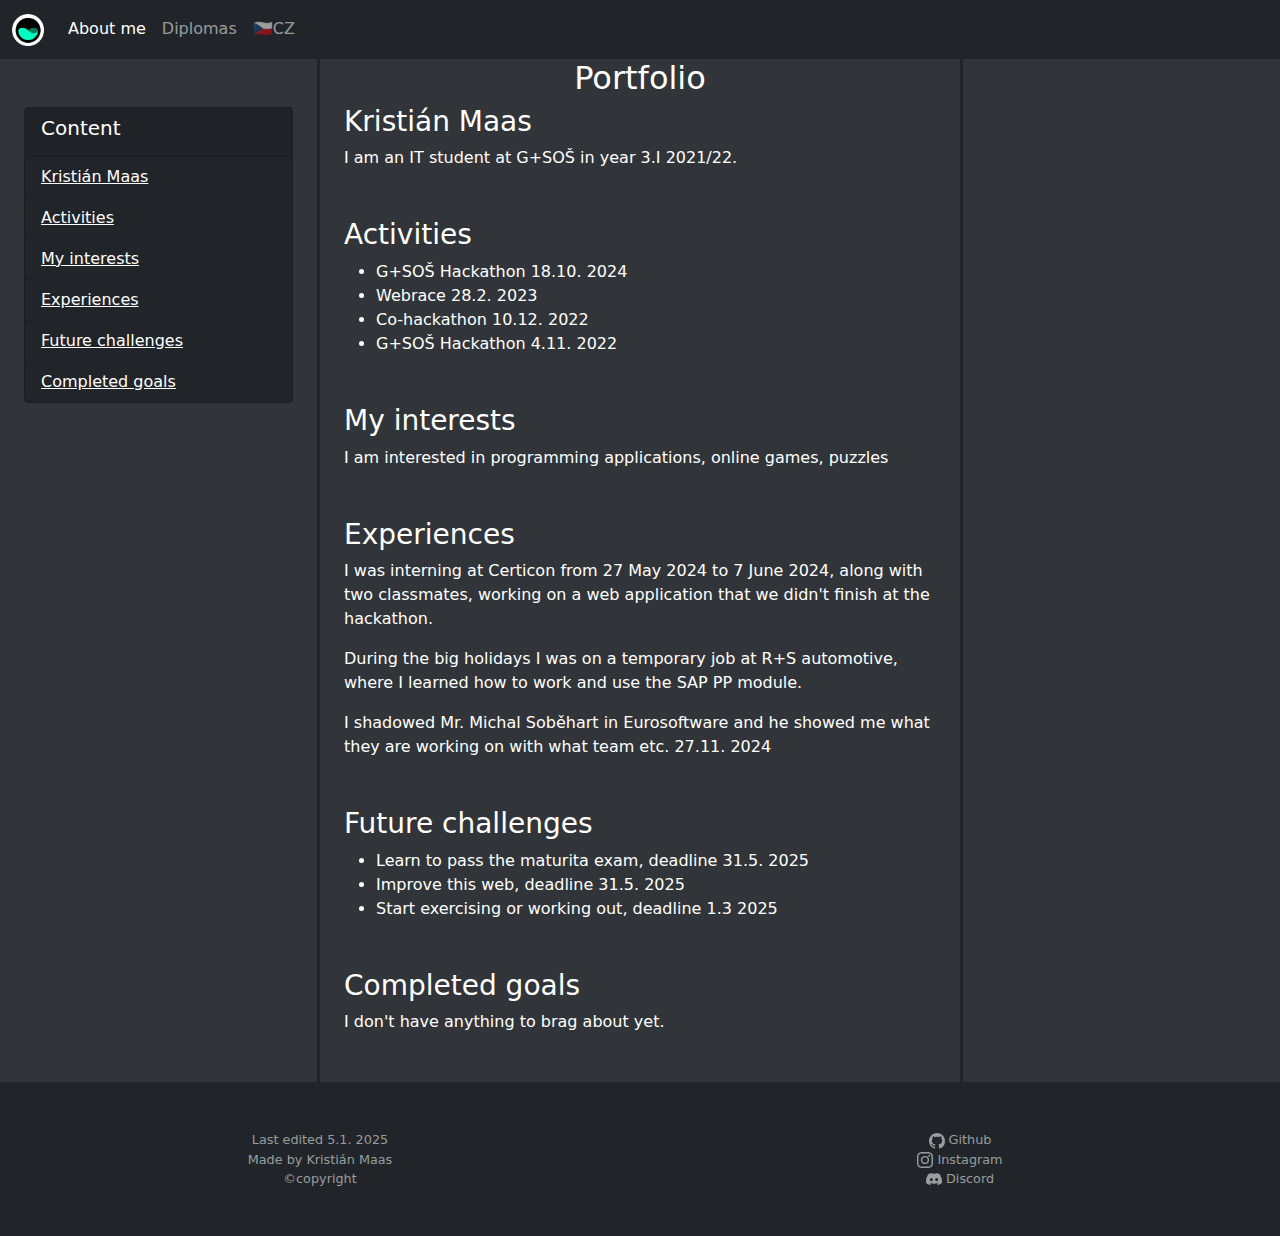
==== en/index.html @ 74636ff0 "Redo" ====
<!DOCTYPE html>
<html lang="en" class="dark">
<head>
    <meta charset="UTF-8">
    <meta http-equiv="X-UA-Compatible" content="IE=edge">
    <meta name="viewport" content="width=device-width, initial-scale=1.0">
    <meta name="description" content="Personal portfolio, Homepage">
    <link rel="shortcut icon" href="../media/logo.png" type="image/x-icon">
    <title>Portfolio</title>
    <link rel="stylesheet" href="../CSS/bootstrap.min.css">
    <link rel="stylesheet" href="../CSS/style.css">
</head>
<body class="dark text-white">
    <nav class="navbar navbar-expand-md navbar-dark bg-dark">
        <div class="container-fluid">
            <a class="navbar-brand" href="./">
                <img src="../media/logo.png" alt="dogo logo" height="32px">
            </a>
            
            <button class="navbar-toggler" data-bs-toggle="collapse" data-bs-target="#collapser" aria-label="collapse button">
                <span class="navbar-toggler-icon"></span>
            </button>
            <div class="collapse navbar-collapse" id="collapser">
                <ul class="navbar-nav mr-auto">
                    <li class="nav-item">
                        <a href="./" class="nav-link active">About me</a>
                    </li>
                    <li class="nav-item">
                        <a href="Pages/page1.html" class="nav-link">Diplomas</a>
                    </li>
                    <li class="nav-item">
                        <a href="../" class="nav-link">🇨🇿CZ</a>
                    </li>
                </ul>
            </div>
        </div>
    </nav>
    <div class="container-fluid">
        <div class="row">
            <div class="col-md-3 p-0" style="border-right: solid #212529;">
                <div class="container position-sticky">
                    <div class="card card-md bg-dark my-5">
                        <div class="card-header"><h5>Content</h5></div>
                        <ul class="list-group list-group-flush">
                            <li class="list-group-item bg-dark">
                                <a href="#KM" class="text-white">Kristián Maas</a>
                            </li>
                            <li class="list-group-item bg-dark">
                                <a href="#ac" class="text-white">Activities</a>
                            </li>
                            <li class="list-group-item bg-dark">
                                <a href="#zajmy" class="text-white">My interests</a>
                            </li>
                            <li class="list-group-item bg-dark">
                                <a href="#zkus" class="text-white">Experiences</a>
                            </li>
                            <li class="list-group-item bg-dark">
                                <a href="#vyzvy" class="text-white">Future challenges</a>
                            </li>
                            <li class="list-group-item bg-dark">
                                <a href="#cile" class="text-white">Completed goals</a>
                            </li>
                        </ul>
                    </div>    
                </div>
            </div>
            <div class="col-md-6 p-0">
                <h2 class="text-center">
                    Portfolio
                </h2>
                <div class="container-fluid mb-5">
                    <h3 id="KM">
                        Kristián Maas
                    </h3>
                    <p>
                        I am an IT student at G+SOŠ in year 3.I 2021/22.
                    </p>
                </div>
                <div class="container-fluid mb-5">
                    <h3 id="ac">
                        Activities
                    </h3>
                    <ul>
                        <li>
                            G+SOŠ Hackathon 18.10. 2024
                        </li>
                        <li>
                            Webrace 28.2. 2023
                        </li>
                        <li>
                            Co-hackathon 10.12. 2022
                        </li>
                        <li>
                            G+SOŠ Hackathon 4.11. 2022
                        </li>
                    </ul>
                </div>
                <div class="container-fluid mb-5">
                    <h3 id="zajmy">
                        My interests
                    </h3>
                    I am interested in programming applications, online games, puzzles

                </div>
                <div class="container-fluid mb-5">
                    <h3 id="zkus">
                        Experiences
                    </h3>
                    <p>
                        I was interning at Certicon from 27 May 2024 to 7 June 2024, along with two classmates, working on a web application that we didn't finish at the hackathon.
                    </p>
                    <p>
                        During the big holidays I was on a temporary job at R+S automotive, where I learned how to work and use the SAP PP module.
                    </p>
                    <p>
                        I shadowed Mr. Michal Soběhart in Eurosoftware and he showed me what they are working on with what team etc. 27.11. 2024
                    </p>
                </div>
                <div class="container-fluid mb-5">
                    <h3 id="vyzvy">
                        Future challenges
                    </h3>
                    
                    <ul>
                        <li>
                            Learn to pass the maturita exam, deadline 31.5. 2025
                        </li>
                        <li>
                            Improve this web, deadline 31.5. 2025
                        </li>
                        <li>
                            Start exercising or working out, deadline 1.3 2025
                        </li>
                    </ul>
                </div>
                <div class="container-fluid mb-5">
                    <h3 id="cile">
                        Completed goals
                    </h3>
                    <p>
                        I don't have anything to brag about yet.
                    </p>
                </div>
            </div>
            <div class="col-md-3 p-0" style="border-left: solid #212529;">
                
            </div>
        </div>
    </div>
    <div class="container-fluid py-5 bg-dark">
        <div class="row text-center">
            <div class="col-md-6 footer-text p-0">
                <p class="m-0">
                    Last edited 5.1. 2025<br>
                    Made by Kristián Maas<br>
                    ©copyright
                </p>
            </div>
            <div class="col-md-6 footer-text p-0">
                <a href="https://github.com/SomeKristi" target="_blank" class="footer-link"><svg xmlns="http://www.w3.org/2000/svg" width="16" height="16" fill="currentColor" class="bi bi-github" viewBox="0 0 16 16">
                    <path d="M8 0C3.58 0 0 3.58 0 8c0 3.54 2.29 6.53 5.47 7.59.4.07.55-.17.55-.38 0-.19-.01-.82-.01-1.49-2.01.37-2.53-.49-2.69-.94-.09-.23-.48-.94-.82-1.13-.28-.15-.68-.52-.01-.53.63-.01 1.08.58 1.23.82.72 1.21 1.87.87 2.33.66.07-.52.28-.87.51-1.07-1.78-.2-3.64-.89-3.64-3.95 0-.87.31-1.59.82-2.15-.08-.2-.36-1.02.08-2.12 0 0 .67-.21 2.2.82.64-.18 1.32-.27 2-.27.68 0 1.36.09 2 .27 1.53-1.04 2.2-.82 2.2-.82.44 1.1.16 1.92.08 2.12.51.56.82 1.27.82 2.15 0 3.07-1.87 3.75-3.65 3.95.29.25.54.73.54 1.48 0 1.07-.01 1.93-.01 2.2 0 .21.15.46.55.38A8.012 8.012 0 0 0 16 8c0-4.42-3.58-8-8-8z"/>
                    </svg> Github
                </a>
                <br>
                <a href="https://www.instagram.com/kristianmaas" target="_blank" class="footer-link"><svg xmlns="http://www.w3.org/2000/svg" width="16" height="16" fill="currentColor" class="bi bi-instagram" viewBox="0 0 16 16">
                    <path d="M8 0C5.829 0 5.556.01 4.703.048 3.85.088 3.269.222 2.76.42a3.917 3.917 0 0 0-1.417.923A3.927 3.927 0 0 0 .42 2.76C.222 3.268.087 3.85.048 4.7.01 5.555 0 5.827 0 8.001c0 2.172.01 2.444.048 3.297.04.852.174 1.433.372 1.942.205.526.478.972.923 1.417.444.445.89.719 1.416.923.51.198 1.09.333 1.942.372C5.555 15.99 5.827 16 8 16s2.444-.01 3.298-.048c.851-.04 1.434-.174 1.943-.372a3.916 3.916 0 0 0 1.416-.923c.445-.445.718-.891.923-1.417.197-.509.332-1.09.372-1.942C15.99 10.445 16 10.173 16 8s-.01-2.445-.048-3.299c-.04-.851-.175-1.433-.372-1.941a3.926 3.926 0 0 0-.923-1.417A3.911 3.911 0 0 0 13.24.42c-.51-.198-1.092-.333-1.943-.372C10.443.01 10.172 0 7.998 0h.003zm-.717 1.442h.718c2.136 0 2.389.007 3.232.046.78.035 1.204.166 1.486.275.373.145.64.319.92.599.28.28.453.546.598.92.11.281.24.705.275 1.485.039.843.047 1.096.047 3.231s-.008 2.389-.047 3.232c-.035.78-.166 1.203-.275 1.485a2.47 2.47 0 0 1-.599.919c-.28.28-.546.453-.92.598-.28.11-.704.24-1.485.276-.843.038-1.096.047-3.232.047s-2.39-.009-3.233-.047c-.78-.036-1.203-.166-1.485-.276a2.478 2.478 0 0 1-.92-.598 2.48 2.48 0 0 1-.6-.92c-.109-.281-.24-.705-.275-1.485-.038-.843-.046-1.096-.046-3.233 0-2.136.008-2.388.046-3.231.036-.78.166-1.204.276-1.486.145-.373.319-.64.599-.92.28-.28.546-.453.92-.598.282-.11.705-.24 1.485-.276.738-.034 1.024-.044 2.515-.045v.002zm4.988 1.328a.96.96 0 1 0 0 1.92.96.96 0 0 0 0-1.92zm-4.27 1.122a4.109 4.109 0 1 0 0 8.217 4.109 4.109 0 0 0 0-8.217zm0 1.441a2.667 2.667 0 1 1 0 5.334 2.667 2.667 0 0 1 0-5.334z"/>
                  </svg> Instagram
                </a>
                <br>
                <a href="https://discord.com/users/625755515317649439" target="_blank" class="footer-link">
                    <svg xmlns="http://www.w3.org/2000/svg" width="16" height="16" fill="currentColor" class="bi bi-discord" viewBox="0 0 16 16">
                        <path d="M13.545 2.907a13.227 13.227 0 0 0-3.257-1.011.05.05 0 0 0-.052.025c-.141.25-.297.577-.406.833a12.19 12.19 0 0 0-3.658 0 8.258 8.258 0 0 0-.412-.833.051.051 0 0 0-.052-.025c-1.125.194-2.22.534-3.257 1.011a.041.041 0 0 0-.021.018C.356 6.024-.213 9.047.066 12.032c.001.014.01.028.021.037a13.276 13.276 0 0 0 3.995 2.02.05.05 0 0 0 .056-.019c.308-.42.582-.863.818-1.329a.05.05 0 0 0-.01-.059.051.051 0 0 0-.018-.011 8.875 8.875 0 0 1-1.248-.595.05.05 0 0 1-.02-.066.051.051 0 0 1 .015-.019c.084-.063.168-.129.248-.195a.05.05 0 0 1 .051-.007c2.619 1.196 5.454 1.196 8.041 0a.052.052 0 0 1 .053.007c.08.066.164.132.248.195a.051.051 0 0 1-.004.085 8.254 8.254 0 0 1-1.249.594.05.05 0 0 0-.03.03.052.052 0 0 0 .003.041c.24.465.515.909.817 1.329a.05.05 0 0 0 .056.019 13.235 13.235 0 0 0 4.001-2.02.049.049 0 0 0 .021-.037c.334-3.451-.559-6.449-2.366-9.106a.034.034 0 0 0-.02-.019Zm-8.198 7.307c-.789 0-1.438-.724-1.438-1.612 0-.889.637-1.613 1.438-1.613.807 0 1.45.73 1.438 1.613 0 .888-.637 1.612-1.438 1.612Zm5.316 0c-.788 0-1.438-.724-1.438-1.612 0-.889.637-1.613 1.438-1.613.807 0 1.451.73 1.438 1.613 0 .888-.631 1.612-1.438 1.612Z"/>
                    </svg> Discord
                </a>
            </div>
        </div>
    </div>
    <script src="../JS/bootstrap.min.js"></script>
</body>
</html>
---- CSS/style.css ----
.dark {
    background-color: #313539;
}
.footer-text {
    color: #989D9F;
    font-size: .8rem;
}
.footer-link {
    color: #989D9F;
    text-decoration: none;
}
html.dark {
    color-scheme: dark;
}
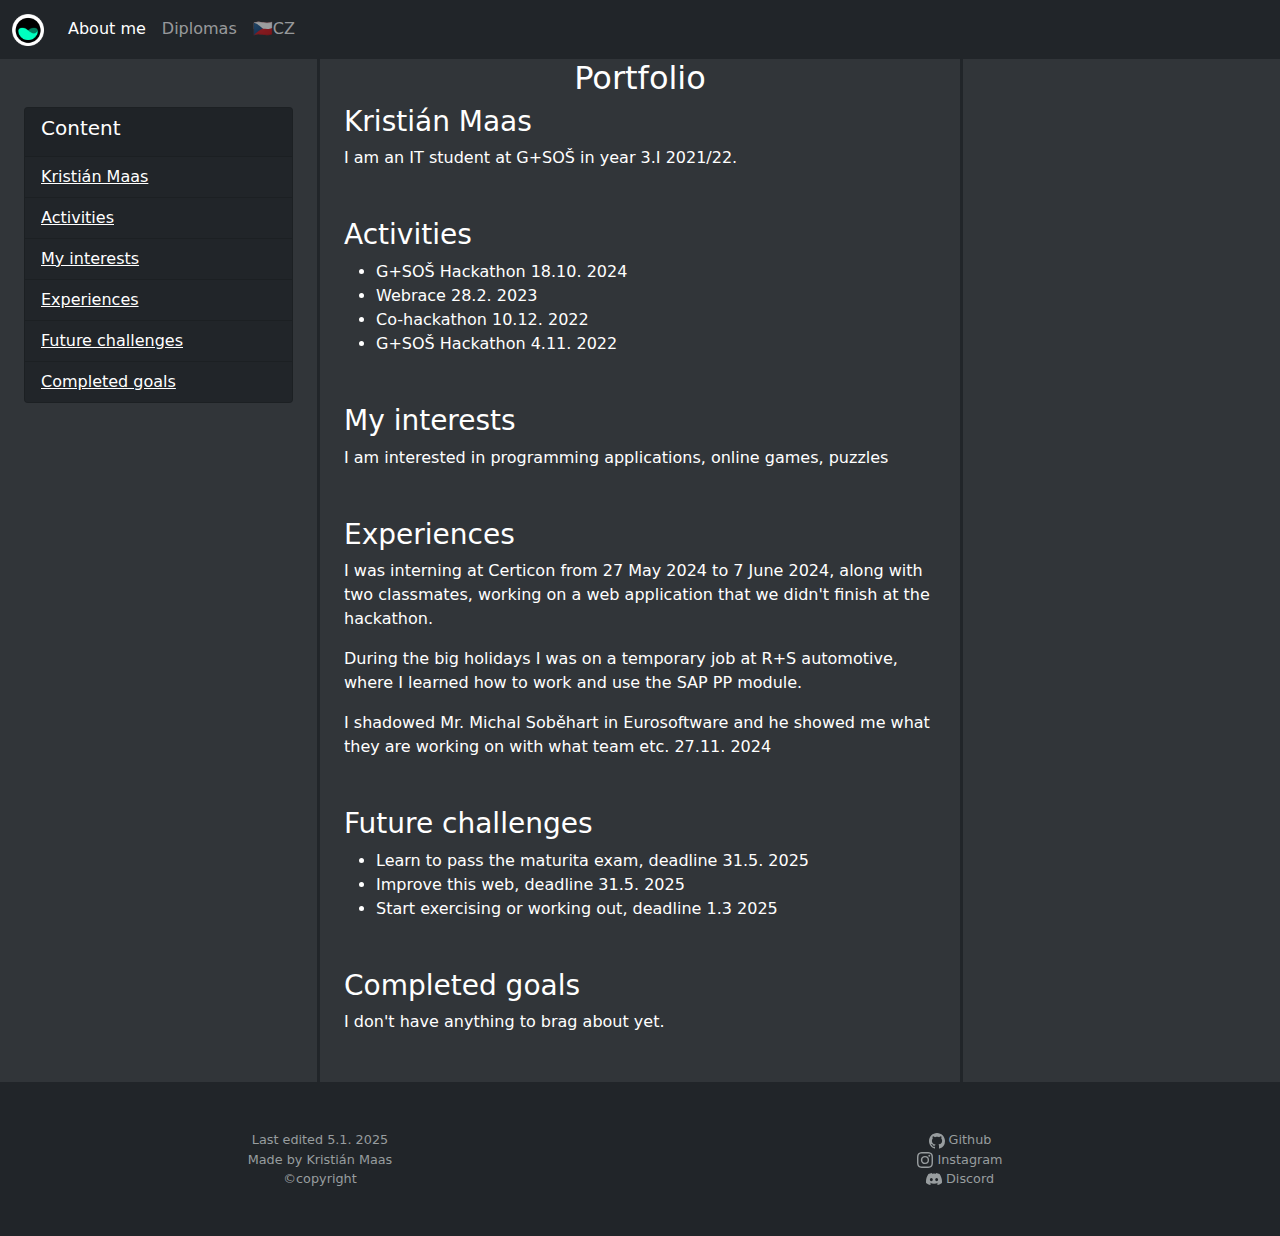
==== commit ac0dd1a7: "added emoji support" ====
--- a/en/index.html
+++ b/en/index.html
@@ -9,6 +9,9 @@
     <title>Portfolio</title>
     <link rel="stylesheet" href="../CSS/bootstrap.min.css">
     <link rel="stylesheet" href="../CSS/style.css">
+    <link rel="preconnect" href="https://fonts.googleapis.com">
+    <link rel="preconnect" href="https://fonts.gstatic.com" crossorigin>
+    <link href="https://fonts.googleapis.com/css2?family=Noto+Color+Emoji&family=Noto+Emoji:wght@300..700&display=swap" rel="stylesheet">
 </head>
 <body class="dark text-white">
     <nav class="navbar navbar-expand-md navbar-dark bg-dark">
@@ -29,7 +32,7 @@
                         <a href="Pages/page1.html" class="nav-link">Diplomas</a>
                     </li>
                     <li class="nav-item">
-                        <a href="../" class="nav-link">🇨🇿CZ</a>
+                        <a href="../" class="nav-link"><span class="emoji">🇨🇿</span>CZ</a>
                     </li>
                 </ul>
             </div>
--- a/CSS/style.css
+++ b/CSS/style.css
@@ -11,4 +11,7 @@
 }
 html.dark {
     color-scheme: dark;
+}
+.emoji {
+    font-family: "Noto Color Emoji", serif;
 }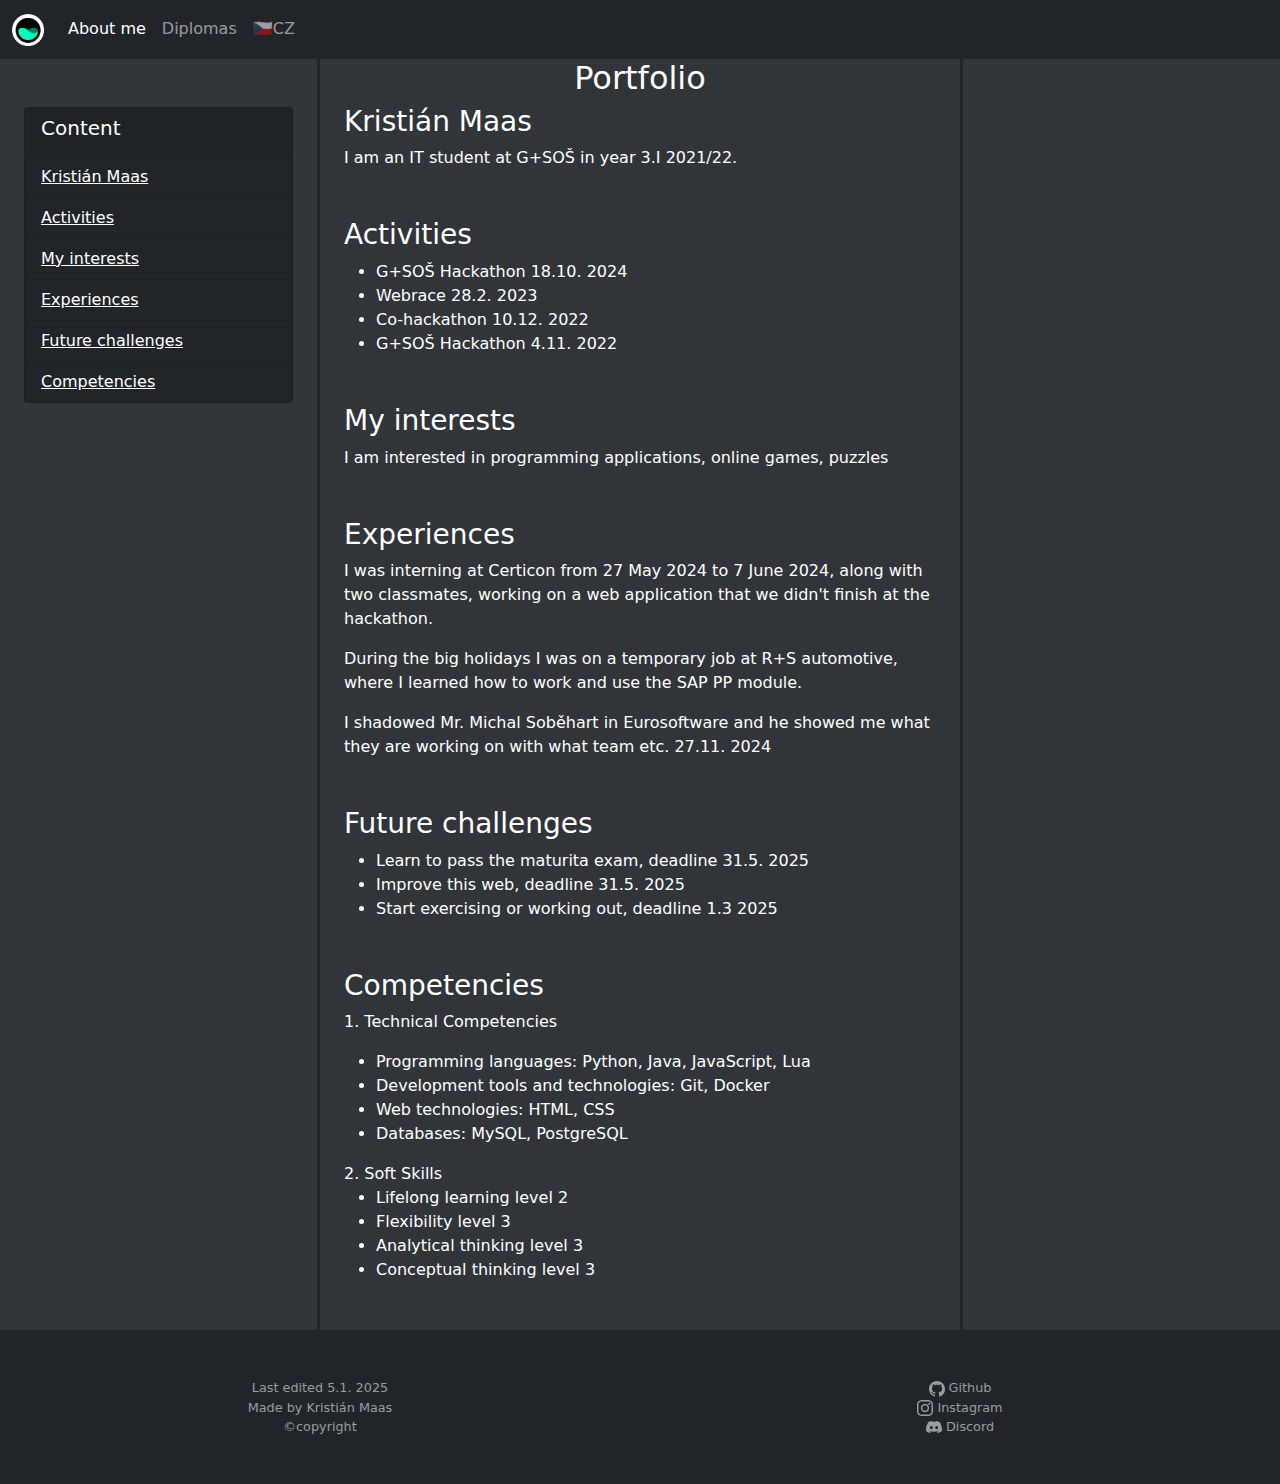
==== commit 6a47eb32: "Update index.html" ====
--- a/en/index.html
+++ b/en/index.html
@@ -61,7 +61,7 @@
                                 <a href="#vyzvy" class="text-white">Future challenges</a>
                             </li>
                             <li class="list-group-item bg-dark">
-                                <a href="#cile" class="text-white">Completed goals</a>
+                                <a href="#cile" class="text-white">Competencies</a>
                             </li>
                         </ul>
                     </div>    
@@ -138,12 +138,42 @@
                 </div>
                 <div class="container-fluid mb-5">
                     <h3 id="cile">
-                        Completed goals
-                    </h3>
-                    <p>
-                        I don't have anything to brag about yet.
-                    </p>
-                </div>
+                        Competencies
+                    </h3>
+                    <p>
+                        1. Technical Competencies
+                        <ul>
+                            <li>
+                                Programming languages: Python, Java, JavaScript, Lua
+                            </li>
+                            <li>
+                                Development tools and technologies: Git, Docker
+                            </li>
+                            <li>
+                                Web technologies: HTML, CSS
+                            </li>
+                            <li>
+                                Databases: MySQL, PostgreSQL
+                            </li>
+                        </ul>
+                        2. Soft Skills
+                        <ul>
+                            <li>
+                                Lifelong learning level 2
+                            </li>
+                            <li>
+                                Flexibility level 3
+                            </li>
+                            <li>
+                                Analytical thinking level 3
+                            </li>
+                            <li>
+                                Conceptual thinking level 3
+                            </li>
+                        </ul>
+                    </p>
+                </div>
+
             </div>
             <div class="col-md-3 p-0" style="border-left: solid #212529;">
                 
